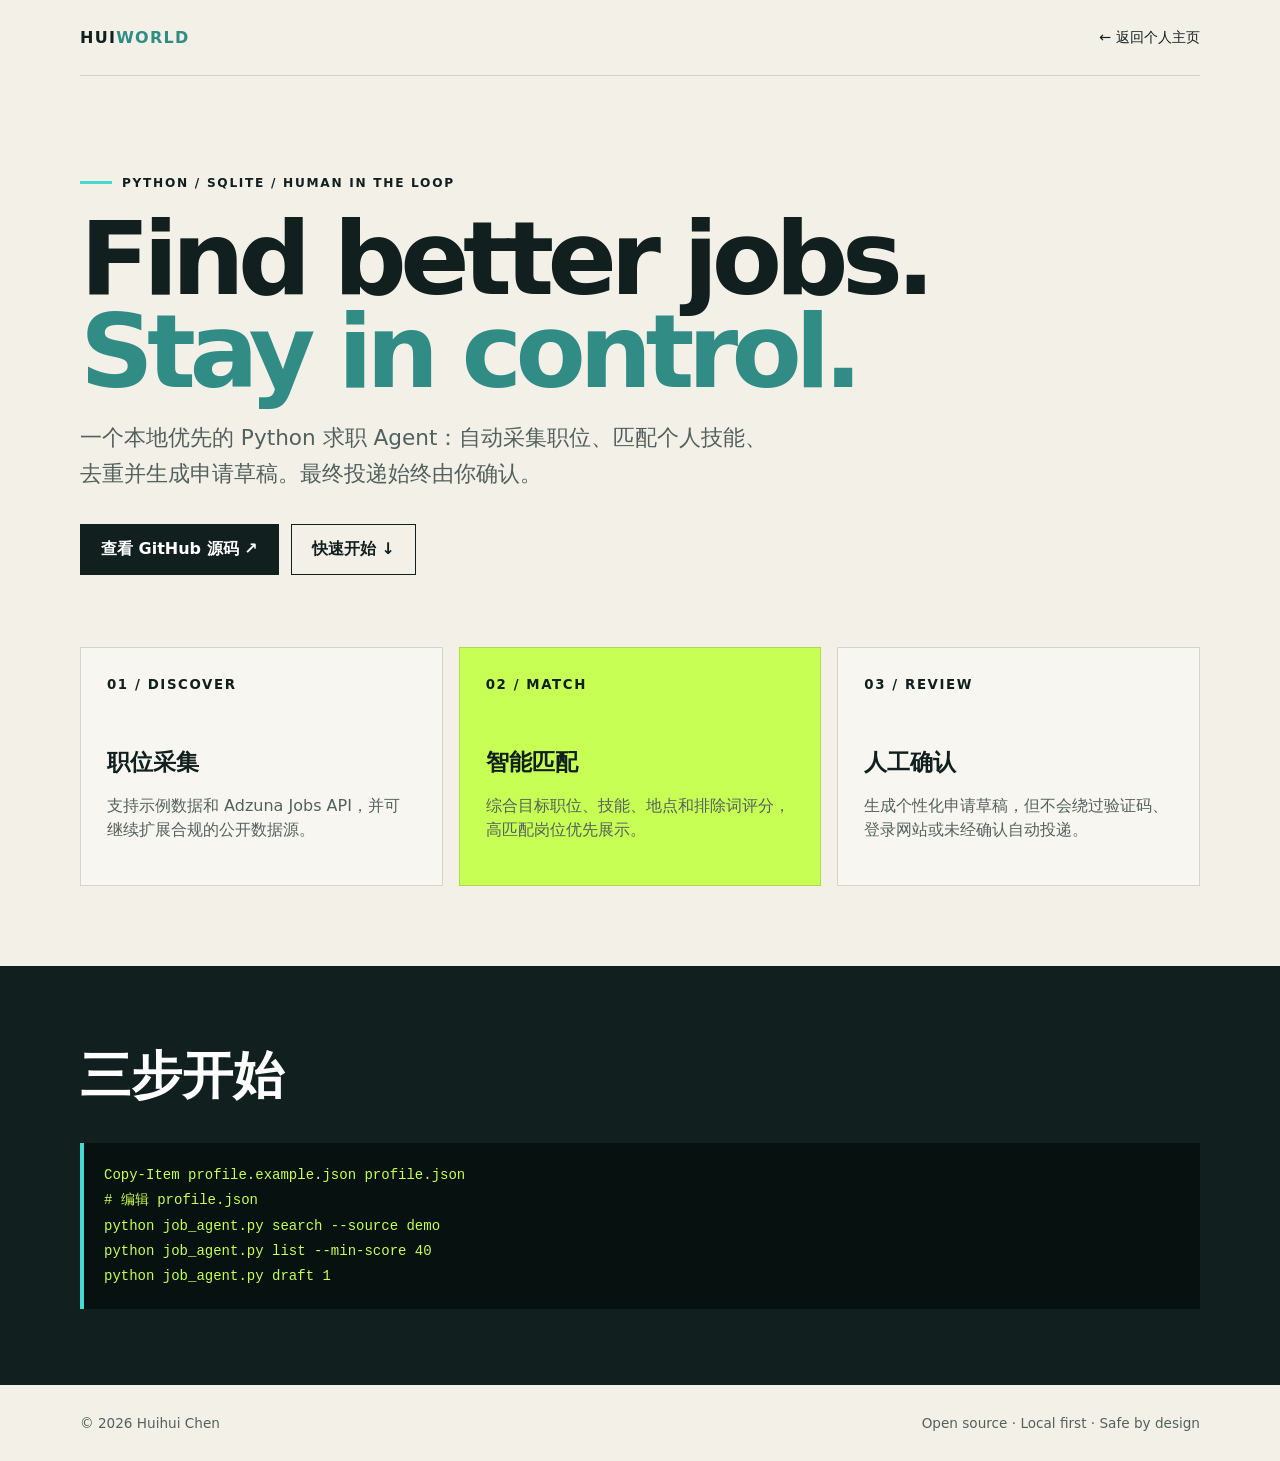
==== job-agent/index.html @ 9ca23103 "Add Python job search agent" ====
<!doctype html>
<html lang="zh-CN">
<head>
  <meta charset="utf-8">
  <meta name="viewport" content="width=device-width,initial-scale=1">
  <meta name="description" content="HuiWorld Job Agent — 本地优先、安全可控的 Python 求职助手。">
  <title>Job Agent | HuiWorld</title>
  <style>
    :root{--ink:#11201e;--muted:#53615e;--paper:#f3f0e8;--lime:#c8ff54;--cyan:#46d9d1;--line:rgba(17,32,30,.16)}
    *{box-sizing:border-box}body{margin:0;background:var(--paper);color:var(--ink);font-family:Inter,ui-sans-serif,system-ui,-apple-system,"Segoe UI",sans-serif}.shell{width:min(1120px,calc(100% - 40px));margin:auto}nav{display:flex;justify-content:space-between;align-items:center;padding:28px 0;border-bottom:1px solid var(--line)}nav a{color:inherit;text-decoration:none}.brand{font-weight:900;letter-spacing:.08em}.brand span{color:#318c86}.back{font-size:.9rem}.hero{padding:100px 0 72px}.eyebrow{font-size:.76rem;font-weight:800;letter-spacing:.14em;text-transform:uppercase}.eyebrow:before{content:"";display:inline-block;width:32px;height:3px;margin:0 10px 3px 0;background:var(--cyan)}h1{max-width:900px;margin:22px 0;font-size:clamp(3.2rem,8vw,7rem);line-height:.91;letter-spacing:-.065em}h1 em{font-style:normal;color:#318c86}.lede{max-width:700px;color:var(--muted);font-size:clamp(1.05rem,2vw,1.35rem);line-height:1.65}.actions{display:flex;flex-wrap:wrap;gap:12px;margin-top:32px}.button{padding:14px 20px;border:1px solid var(--ink);font-weight:800;text-decoration:none;color:var(--ink)}.primary{background:var(--ink);color:white}.grid{display:grid;grid-template-columns:repeat(3,1fr);gap:16px;padding:0 0 80px}.card{min-height:210px;padding:26px;border:1px solid var(--line);background:rgba(255,255,255,.36)}.card:nth-child(2){background:var(--lime)}.card small{font-weight:900;letter-spacing:.12em}.card h2{margin:54px 0 10px;font-size:1.45rem}.card p{color:var(--muted);line-height:1.55}.steps{background:var(--ink);color:white;padding:76px 0}.steps h2{font-size:clamp(2rem,4vw,4rem);margin:0 0 32px}.command{padding:20px;overflow:auto;background:#07110f;color:var(--lime);border-left:4px solid var(--cyan);font:14px/1.8 ui-monospace,SFMono-Regular,Consolas,monospace}footer{display:flex;justify-content:space-between;padding:30px 0;color:var(--muted);font-size:.85rem}@media(max-width:760px){.hero{padding-top:72px}.grid{grid-template-columns:1fr}.card{min-height:170px}.card h2{margin-top:30px}footer{gap:20px;flex-direction:column}}
  </style>
</head>
<body>
  <nav class="shell"><a class="brand" href="/">HUI<span>WORLD</span></a><a class="back" href="/">← 返回个人主页</a></nav>
  <main>
    <section class="hero shell">
      <div class="eyebrow">Python / SQLite / Human in the loop</div>
      <h1>Find better jobs.<br><em>Stay in control.</em></h1>
      <p class="lede">一个本地优先的 Python 求职 Agent：自动采集职位、匹配个人技能、去重并生成申请草稿。最终投递始终由你确认。</p>
      <div class="actions"><a class="button primary" href="https://github.com/acereisen/huiworld/tree/main/job-agent">查看 GitHub 源码 ↗</a><a class="button" href="#start">快速开始 ↓</a></div>
    </section>
    <section class="grid shell">
      <article class="card"><small>01 / DISCOVER</small><h2>职位采集</h2><p>支持示例数据和 Adzuna Jobs API，并可继续扩展合规的公开数据源。</p></article>
      <article class="card"><small>02 / MATCH</small><h2>智能匹配</h2><p>综合目标职位、技能、地点和排除词评分，高匹配岗位优先展示。</p></article>
      <article class="card"><small>03 / REVIEW</small><h2>人工确认</h2><p>生成个性化申请草稿，但不会绕过验证码、登录网站或未经确认自动投递。</p></article>
    </section>
    <section class="steps" id="start"><div class="shell"><h2>三步开始</h2><div class="command">Copy-Item profile.example.json profile.json<br># 编辑 profile.json<br>python job_agent.py search --source demo<br>python job_agent.py list --min-score 40<br>python job_agent.py draft 1</div></div></section>
  </main>
  <footer class="shell"><span>© 2026 Huihui Chen</span><span>Open source · Local first · Safe by design</span></footer>
</body>
</html>
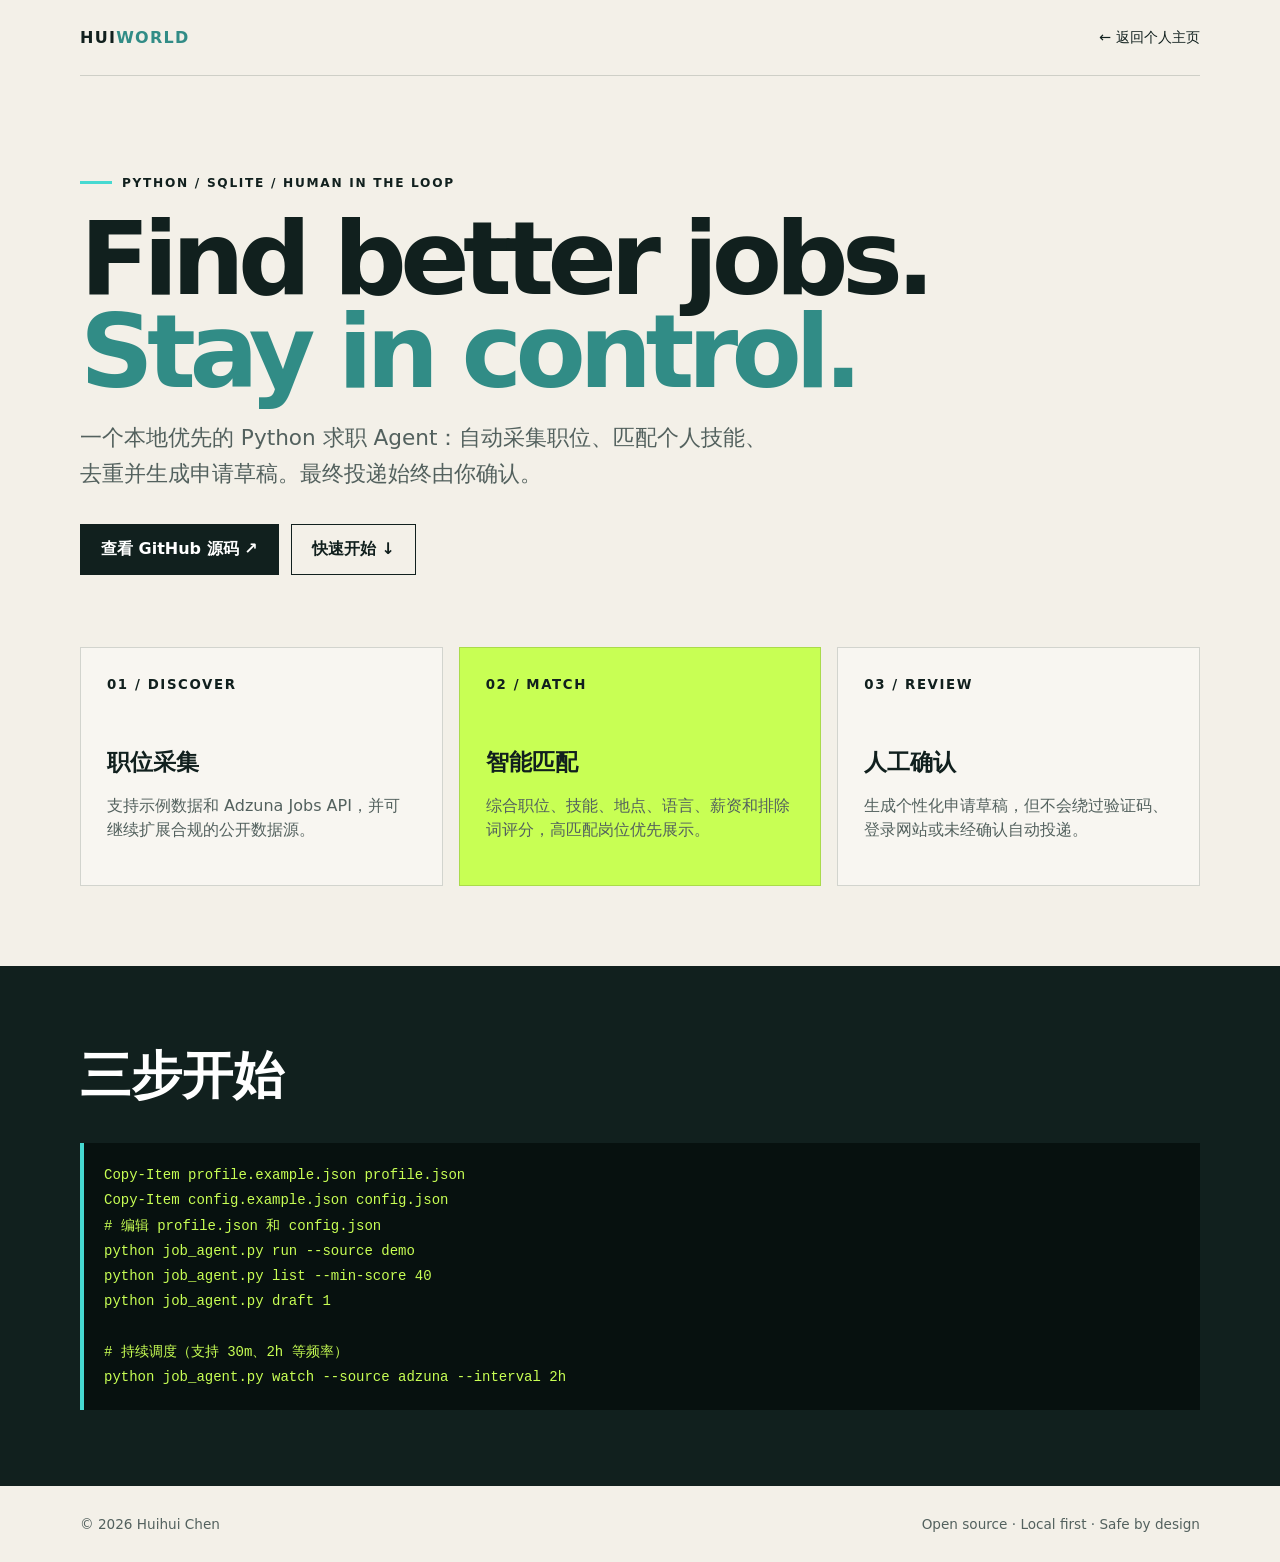
==== commit d471adb1: "Publish Python job agent" ====
--- a/job-agent/index.html
+++ b/job-agent/index.html
@@ -21,10 +21,10 @@
     </section>
     <section class="grid shell">
       <article class="card"><small>01 / DISCOVER</small><h2>职位采集</h2><p>支持示例数据和 Adzuna Jobs API，并可继续扩展合规的公开数据源。</p></article>
-      <article class="card"><small>02 / MATCH</small><h2>智能匹配</h2><p>综合目标职位、技能、地点和排除词评分，高匹配岗位优先展示。</p></article>
+      <article class="card"><small>02 / MATCH</small><h2>智能匹配</h2><p>综合职位、技能、地点、语言、薪资和排除词评分，高匹配岗位优先展示。</p></article>
       <article class="card"><small>03 / REVIEW</small><h2>人工确认</h2><p>生成个性化申请草稿，但不会绕过验证码、登录网站或未经确认自动投递。</p></article>
     </section>
-    <section class="steps" id="start"><div class="shell"><h2>三步开始</h2><div class="command">Copy-Item profile.example.json profile.json<br># 编辑 profile.json<br>python job_agent.py search --source demo<br>python job_agent.py list --min-score 40<br>python job_agent.py draft 1</div></div></section>
+    <section class="steps" id="start"><div class="shell"><h2>三步开始</h2><div class="command">Copy-Item profile.example.json profile.json<br>Copy-Item config.example.json config.json<br># 编辑 profile.json 和 config.json<br>python job_agent.py run --source demo<br>python job_agent.py list --min-score 40<br>python job_agent.py draft 1<br><br># 持续调度（支持 30m、2h 等频率）<br>python job_agent.py watch --source adzuna --interval 2h</div></div></section>
   </main>
   <footer class="shell"><span>© 2026 Huihui Chen</span><span>Open source · Local first · Safe by design</span></footer>
 </body>
